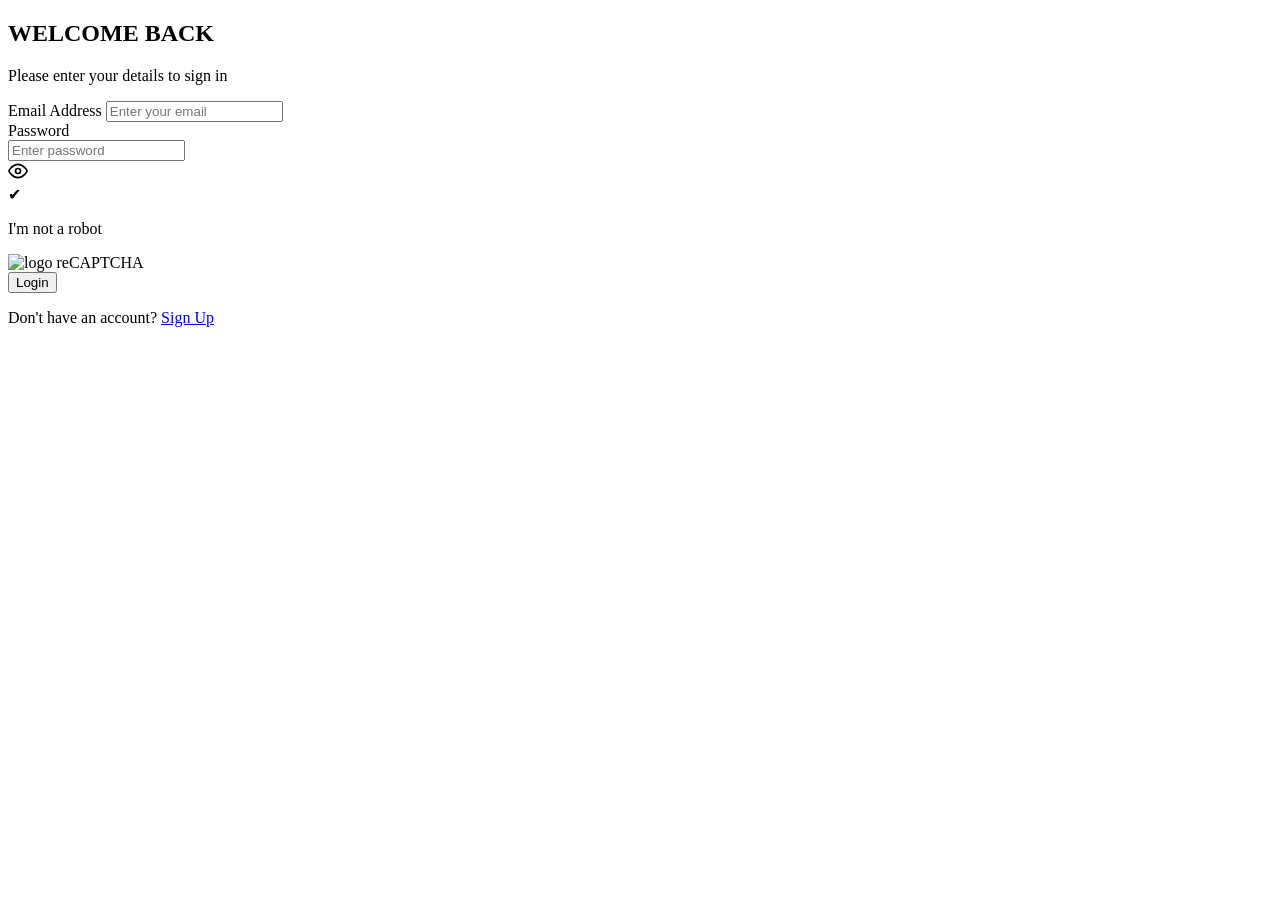
==== login.html @ 7a6f2a1e "Add files via upload" ====
<!DOCTYPE html>
<html lang="en">
<head>
    <meta charset="UTF-8">
    <meta name="viewport" content="width=device-width, initial-scale=1.0">
    <title>Login - Expense Tracker</title>
    <link rel="stylesheet" href="style.css">
    <link href="https://fonts.googleapis.com/icon?family=Material+Icons" rel="stylesheet">
</head>
<body class="login-mode">

    <div class="login-container">
        <div class="login-box">
            
            <div class="login-header">
                <h2>WELCOME BACK</h2>
                <p>Please enter your details to sign in</p>
            </div>

            <form id="loginForm">
                
                <div class="input-group">
                    <label>Email Address</label>
                    <input type="email" id="login-email" placeholder="Enter your email" required>
                </div>

                <div class="input-group">
                    <label>Password</label>
                    <div class="password-wrapper">
                        <input type="password" id="login-password" placeholder="Enter password" required>
                        
                        <div class="eye-btn" onclick="togglePassword('login-password', 'eye-icon-login')">
                            <svg id="eye-icon-login" xmlns="http://www.w3.org/2000/svg" width="20" height="20" viewBox="0 0 24 24" fill="none" stroke="currentColor" stroke-width="2" stroke-linecap="round" stroke-linejoin="round"><path d="M1 12s4-8 11-8 11 8 11 8-4 8-11 8-11-8-11-8z"></path><circle cx="12" cy="12" r="3"></circle></svg>
                        </div>
                    </div>
                </div>

                <div class="recaptcha-container">
                    <div class="recaptcha-left">
                        <div class="captcha-checkbox" id="captchaBox" onclick="verifyCaptcha()">
                            <span class="checkmark" id="captchaCheck">✔</span>
                            <div class="captcha-spinner" id="captchaSpinner"></div>
                        </div>
                        <p>I'm not a robot</p>
                    </div>
                    
                    <div class="recaptcha-logo">
                        <img src="https://www.gstatic.com/recaptcha/api2/logo_48.png" alt="logo">
                        <span>reCAPTCHA</span>
                    </div>
                </div>

                <button type="button" class="login-btn" onclick="login()">Login</button>

            </form>

            <div class="footer-text">
                <p>Don't have an account? <a href="signup.html">Sign Up</a></p>
            </div>

        </div>
    </div>

    <div id="toast-box"></div>

    <script src="script.js"></script>
</body>
</html>
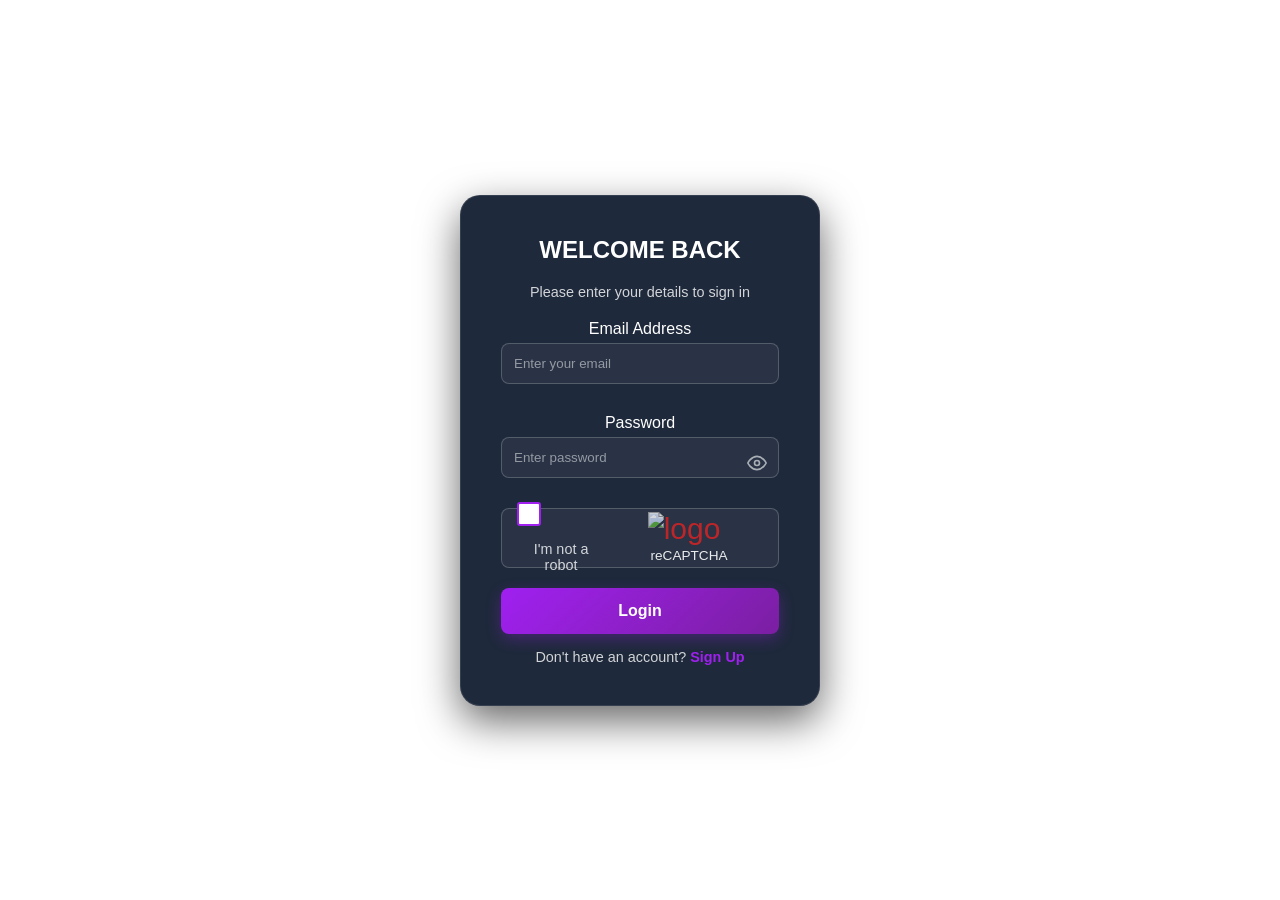
==== commit 39e14dde: "Add files via upload" ====
--- a/login.html
+++ b/login.html
@@ -9,8 +9,11 @@
 </head>
 <body class="login-mode">
 
+    <nav class="auth-nav">
+    </nav>
+
     <div class="login-container">
-        <div class="login-box">
+        <div class="login-box reveal active">
             
             <div class="login-header">
                 <h2>WELCOME BACK</h2>
@@ -28,7 +31,6 @@
                     <label>Password</label>
                     <div class="password-wrapper">
                         <input type="password" id="login-password" placeholder="Enter password" required>
-                        
                         <div class="eye-btn" onclick="togglePassword('login-password', 'eye-icon-login')">
                             <svg id="eye-icon-login" xmlns="http://www.w3.org/2000/svg" width="20" height="20" viewBox="0 0 24 24" fill="none" stroke="currentColor" stroke-width="2" stroke-linecap="round" stroke-linejoin="round"><path d="M1 12s4-8 11-8 11 8 11 8-4 8-11 8-11-8-11-8z"></path><circle cx="12" cy="12" r="3"></circle></svg>
                         </div>
@@ -62,7 +64,6 @@
     </div>
 
     <div id="toast-box"></div>
-
     <script src="script.js"></script>
 </body>
 </html>
--- a/style.css
+++ b/style.css
@@ -0,0 +1,1089 @@
+/* =========================================
+   1. GLOBAL RESET
+   ========================================= */
+* {
+    margin: 0;
+    padding: 0;
+    box-sizing: border-box;
+    font-family: 'Inter', sans-serif;
+}
+html {
+    scroll-behavior: smooth;
+}
+/* =========================================
+   2. THEME VARIABLES
+   ========================================= */
+:root {
+    --main-bg: #ffffff;
+    /* Light Mode BG */
+    --main-text: #333333;
+    /* Light Mode Text */
+    --header-bg: rgba(201, 224, 228, 0.9);
+}
+
+[data-theme="dark"] {
+    --main-bg: radial-gradient(circle at top left, #1d4ed8, #020617);
+    /* Tera Blue Gradient */
+    --main-text: #0037ffdd;
+    /* Dark Mode Text */
+    --header-bg: rgba(30, 41, 59, 0.9);
+}
+
+/* =========================================
+   3. BODY CONFIGURATION
+   ========================================= */
+body {
+    background: var(--main-bg) !important;
+    color: var(--main-text);
+    min-height: 100vh;
+    transition: background 0.3s ease, color 0.3s ease;
+    /* overflow-x hataya kyunki login page pe scroll aa sakta hai */
+}
+
+/* Special Case: Login Page */
+body.login-mode {
+    display: flex;
+    justify-content: center;
+    align-items: center;
+    height: 100vh;
+    background: radial-gradient(circle at top left, #1e3a8a, #020617);
+    margin: 0;
+}
+
+/* =========================================
+   4. SIDEBAR (Hamesha Dark Blue)
+   ========================================= */
+.sidebar {
+    position: fixed;
+    left: 0;
+    top: 0;
+    width: 250px;
+    height: 100%;
+    background: linear-gradient(180deg, #020617, #0f172a);
+    color: white;
+    padding-top: 20px;
+    transition: all 0.4s ease;
+    z-index: 100;
+    overflow-x: hidden;
+}
+
+.sidebar.close {
+    width: 80px;
+}
+
+.sidebar.close .logo h2,
+.sidebar.close .text {
+    display: none;
+}
+
+.sidebar.close .nav-btn {
+    justify-content: center;
+}
+
+/* Sidebar Elements */
+.sidebar .logo {
+    display: flex;
+    align-items: center;
+    justify-content: space-between;
+    padding: 0 20px;
+    margin-bottom: 20px;
+    border-bottom: 1px solid rgba(255, 255, 255, 0.1);
+    height: 60px;
+    white-space: nowrap;
+}
+
+.logo h2 {
+    font-size: 1.2rem;
+    font-weight: bold;
+    color: white;
+}
+
+.menu-toggle {
+    background: transparent;
+    border: none;
+    cursor: pointer;
+    color: white;
+    padding: 5px;
+    border-radius: 5px;
+    transition: 0.3s;
+    display: flex;
+    align-items: center;
+    justify-content: center;
+}
+
+.menu-toggle:hover {
+    background: rgba(255, 255, 255, 0.1);
+}
+
+.menu-toggle .material-icons {
+    font-size: 24px;
+}
+
+.nav-menu {
+    display: flex;
+    flex-direction: column;
+    gap: 10px;
+}
+
+.nav-btn {
+    display: flex;
+    align-items: center;
+    gap: 15px;
+    background: transparent;
+    border: none;
+    color: rgba(255, 255, 255, 0.8);
+    padding: 15px 20px;
+    font-size: 1rem;
+    cursor: pointer;
+    transition: 0.3s;
+    width: 100%;
+    white-space: nowrap;
+}
+
+.nav-btn:hover,
+.nav-btn.active {
+    background: rgba(255, 255, 255, 0.2);
+    color: white;
+}
+
+.logout-btn {
+    margin-top: 20px;
+}
+
+/* =========================================
+   5. MAIN CONTENT AREA
+   ========================================= */
+.main-content {
+    margin-left: 250px;
+    padding: 20px;
+    min-height: 100vh;
+    transition: all 0.4s ease;
+}
+
+.main-content.expand {
+    margin-left: 80px;
+}
+
+/* Header / Title Box */
+.title-container {
+    background: var(--header-bg);
+    /* Theme based color */
+    backdrop-filter: blur(10px);
+    padding: 15px 30px;
+    border-radius: 0 0 20px 20px;
+    margin: -93px -20px 30px -20px;
+    /* Top flush fix */
+    display: flex;
+    justify-content: space-between;
+    align-items: center;
+    height: 80px;
+    box-shadow: 0 5px 15px rgba(0, 0, 0, 0.1);
+    position: sticky;
+    top: 0;
+    z-index: 90;
+    color: var(--main-text);
+    /* Text color theme se aayega */
+}
+.top-nav-sticky {
+    position: sticky;
+    top: 0;
+    z-index: 100;
+    background: #f4f7fe; /* Tera jo bhi background color hai wo yahan dalo */
+    padding: 20px 0; /* Spacing ke liye */
+}
+/* Jab Dark Mode ho, tab Header text White ho jaye */
+[data-theme="dark"] .title-container {
+    color: white;
+}
+
+/* Jab Light Mode ho, tab Header text Black ho jaye */
+:root:not([data-theme="dark"]) .title-container {
+    color: #333;
+}
+
+.welcome-text h1 {
+    font-size: 1.4rem;
+    margin: 0;
+    color: inherit;
+}
+
+.welcome-text p {
+    font-size: 0.9rem;
+    margin: 0;
+    color: inherit;
+    opacity: 0.8;
+}
+
+/* Profile Dropdown */
+.profile-wrapper {
+    position: relative;
+    cursor: pointer;
+}
+
+.profile-pic {
+    width: 45px;
+    height: 45px;
+    background: #a020f0;
+    color: white;
+    border-radius: 50%;
+    display: flex;
+    align-items: center;
+    justify-content: center;
+    font-weight: bold;
+    border: 2px solid #eee;
+}
+
+.sub-menu-wrap {
+    position: absolute;
+    top: 130%;
+    right: 0;
+    width: 220px;
+    max-height: 0;
+    overflow: hidden;
+    transition: max-height 0.3s;
+    z-index: 10;
+}
+
+.sub-menu-wrap.open-menu {
+    max-height: 400px;
+}
+
+.sub-menu {
+    background: white;
+    padding: 15px;
+    border-radius: 10px;
+    box-shadow: 0 5px 20px rgba(0, 0, 0, 0.2);
+}
+
+.sub-menu-link {
+    display: flex;
+    align-items: center;
+    text-decoration: none;
+    color: #525252;
+    margin: 12px 0;
+}
+
+.sub-menu-link p {
+    width: 100%;
+    margin-left: 10px;
+    font-size: 0.9rem;
+}
+
+/* =========================================
+   6. DASHBOARD CARDS (Static Gradients)
+   ========================================= */
+.card-container {
+    display: grid;
+    grid-template-columns: repeat(auto-fit, minmax(250px, 1fr));
+    grid-template-columns: 1fr !important;
+    gap: 20px;
+    margin-bottom: 30px;
+}
+
+.card {
+    padding: 25px;
+    border-radius: 15px;
+    color: white;
+    transition: transform 0.3s;
+    box-shadow: 0 10px 20px rgba(0, 0, 0, 0.3);
+}
+
+.card:hover {
+    transform: translateY(-5px);
+}
+
+.card h3 {
+    font-size: 0.9rem;
+    opacity: 0.9;
+    margin-top: 0;
+}
+
+.card h1 {
+    font-size: 2rem;
+    margin-bottom: 0;
+}
+
+.total-expense {
+    background: linear-gradient(135deg, #667eea, #764ba2);
+}
+
+.daily-avg {
+    background: linear-gradient(135deg, #ff9a9e, #fecfef);
+    color: #333 !important;
+}
+
+.top-cat {
+    background: linear-gradient(135deg, #84fab0, #8fd3f4);
+    color: #333 !important;
+}
+
+/* =========================================
+   7. GREYISH BOXES (Chart, Activity, Settings)
+   ========================================= */
+/* Ye boxes hamesha Dark Grey Blue rahenge, Text hamesha White */
+.chart-section,
+.transaction-section,
+.settings-card,
+.history-card {
+    background: #2c3e50 !important;
+    color: white !important;
+    padding: 20px;
+    border-radius: 15px;
+    box-shadow: 0 4px 15px rgba(0, 0, 0, 0.5);
+    min-height: 350px;
+    margin-bottom: 20px;
+}
+
+/* Headings inside grey boxes */
+.chart-section h3,
+.transaction-section h3,
+.settings-card h3 {
+    border-bottom: 1px solid #4a6278;
+    padding-bottom: 15px;
+    margin-top: 0;
+    color: #ecf0f1 !important;
+}
+
+.dashboard-grid {
+    display: grid;
+   grid-template-columns: 1fr !important;
+    gap: 20px;
+}
+
+.chart-box {
+    height: 250px;
+    display: flex;
+    justify-content: center;
+}
+
+/* Transaction List Items */
+#transaction-list {
+    list-style: none;
+    padding: 0;
+}
+
+.transaction-item {
+    background: rgba(255, 255, 255, 0.05);
+    color: white;
+    padding: 12px 15px;
+    border-radius: 8px;
+    margin-bottom: 10px;
+    border-left: 5px solid #ddd;
+    display: flex;
+    justify-content: space-between;
+    align-items: center;
+}
+
+.transaction-item.plus {
+    border-left-color: #2ecc71;
+}
+
+.transaction-item.minus {
+    border-left-color: #e74c3c;
+}
+
+.right-side {
+    display: flex;
+    align-items: center;
+    gap: 15px;
+}
+
+.delete-btn {
+    cursor: pointer;
+    color: #ff4d4d;
+    font-size: 1.2rem;
+    padding: 5px;
+    transition: 0.2s;
+}
+
+.delete-btn:hover {
+    transform: scale(1.2);
+    color: red;
+}
+
+/* Recent Activity Header (Button Right Fix) */
+.recent-header {
+    display: flex;
+    justify-content: space-between;
+    align-items: center;
+    margin-bottom: 15px;
+}
+
+.add-btn {
+    background: #a020f0;
+    color: white;
+    border: none;
+    padding: 8px 15px;
+    border-radius: 20px;
+    cursor: pointer;
+    font-weight: bold;
+}
+
+/* =========================================
+   8. SETTINGS & HISTORY COMPONENTS
+   ========================================= */
+.settings-container {
+    padding: 0 10px;
+    max-width: 800px;
+    margin: 0 auto;
+}
+
+.input-group {
+    margin-bottom: 15px;
+}
+
+.input-group label {
+    display: block;
+    margin-bottom: 5px;
+    color: white;
+}
+
+.input-group input,
+.custom-select {
+    width: 100%;
+    padding: 10px;
+    border: 1px solid #ddd;
+    border-radius: 5px;
+}
+
+.danger-zone {
+    border: 2px solid #ff4d4d;
+    background: #2c3e50 !important;
+}
+
+.danger-zone h3 {
+    color: #ff4d4d !important;
+    border-color: #ff4d4d;
+}
+
+.delete-all-btn {
+    background: #ff4d4d;
+    color: white;
+    border: none;
+    padding: 12px 20px;
+    border-radius: 8px;
+    cursor: pointer;
+    font-weight: bold;
+    display: flex;
+    align-items: center;
+    gap: 10px;
+    width: 100%;
+    justify-content: center;
+}
+
+.delete-all-btn:hover {
+    background: #d63031;
+}
+
+/* History Tabs */
+.history-tabs {
+    display: flex;
+    gap: 15px;
+    margin-bottom: 20px;
+}
+
+.tab-btn {
+    padding: 10px 20px;
+    border: none;
+    border-radius: 20px;
+    background: #4a6278;
+    color: white;
+    cursor: pointer;
+    transition: 0.3s;
+}
+
+.tab-btn.active,
+.tab-btn:hover {
+    background: #a020f0;
+}
+
+.history-summary {
+    background: rgba(255, 255, 255, 0.1);
+    padding: 15px;
+    border-radius: 10px;
+    font-weight: bold;
+    color: white;
+    margin-bottom: 20px;
+}
+
+/* =========================================
+   9. LOGIN, MODAL & TOAST
+   ========================================= */
+.login-container {
+    width: 100%;
+    max-width: 400px;
+    padding: 20px;
+}
+
+.login-box {
+    background: #1e293b; /* Dark Blue-Greyish Box (Matches Dashboard) */
+    padding: 40px;
+    border-radius: 20px;
+    box-shadow: 0 15px 40px rgba(0, 0, 0, 0.6);
+    text-align: center;
+    width: 100%;
+    max-width: 400px;
+    border: 1px solid rgba(255, 255, 255, 0.1);
+}
+.login-header h2 {
+    color: #ffffff;
+    font-weight: 800;
+    margin-bottom: 20px;
+}
+.login-header p {
+    color: rgba(255, 255, 255, 0.7); /* Light Grey taaki aankhon ko chubhe nahi */
+    margin-bottom: 20px;
+}
+.login-box p {
+    color: rgba(255, 255, 255, 0.8);
+    margin-top: 15px;
+    font-size: 0.9rem;
+}
+.login-box p a {
+    color: #a020f0; /* Purple accent taaki highlight ho */
+    text-decoration: none;
+    font-weight: bold;
+    transition: 0.3s;
+}
+
+.login-box p a:hover {
+    color: #c084fc; /* Halka purple hover par */
+    text-decoration: underline;
+}
+
+/* Captcha ke side wala "I'm not a robot" text */
+.recaptcha-container span {
+    font-size: 0.85rem;
+    flex-grow: 1;
+    margin-left: 10px;
+    text-align: left;
+    color: rgba(255, 255, 255, 0.9);
+}
+.recaptcha-container {
+    background: rgba(255, 255, 255, 0.05);
+    border: 1px solid rgba(255, 255, 255, 0.2);
+    border-radius: 8px;
+    width: 100%;
+    height: 60px; /* Fixed Height taaki box zyada bada na dikhe */
+    padding: 0 15px; /* Side padding */
+    display: flex;
+    align-items: center;
+    justify-content: space-between;
+    margin-bottom: 20px;
+}
+.recaptcha-container .material-icons, 
+.recaptcha-container img {
+    font-size: 30px !important; /* Icon ka size chota kiya */
+    width: 30px;
+    height: 30px;
+    opacity: 0.8;
+    color: #e32323;
+}
+
+.login-btn {
+    width: 100%;
+    padding: 14px;
+    background: linear-gradient(135deg, #a020f0, #7b1fa2);
+    color: white;
+    border: none;
+    border-radius: 8px;
+    font-weight: bold;
+    font-size: 1rem;
+    cursor: pointer;
+    box-shadow: 0 5px 15px rgba(160, 32, 240, 0.3);
+    transition: 0.3s ease;
+}
+.login-btn:hover {
+    transform: translateY(-2px);
+    box-shadow: 0 8px 20px rgba(160, 32, 240, 0.5);
+}
+
+.login-box input {
+    background: rgba(255, 255, 255, 0.05);
+    border: 1px solid rgba(255, 255, 255, 0.2);
+    color: white;
+    padding: 12px;
+    border-radius: 8px;
+    width: 100%;
+    margin-bottom: 15px;
+    outline: none;
+}
+.login-box input::placeholder {
+    color: rgba(255, 255, 255, 0.5);
+}
+.captcha-checkbox {
+    width: 24px;
+    height: 24px;
+    border: 2px solid #a020f0 !important;
+    border-radius: 3px;
+    background: #ffffff !important;
+    position: relative;
+    cursor: pointer;
+    display: flex;
+    align-items: center;
+    justify-content: center;
+}
+
+.checkmark {
+    display: none; /* Default hidden */
+    color: #0037ffdd !important; /* Blue color jo tune manga tha */
+    font-size: 18px;
+    font-weight: bold;
+}
+.captcha-checkbox.verified .checkmark {
+    display: block;
+}
+
+.captcha-checkbox.verified #captchaSpinner {
+    display: none; /* Spinner band */
+}
+.captcha-spinner {
+    border: 3px solid #f3f3f3;
+    border-top: 3px solid #a020f0; /* Purple spinner to match button */
+    border-radius: 50%;
+    width: 18px;
+    height: 18px;
+    animation: spin 1s linear infinite;
+    display: none;
+}
+.password-wrapper {
+    position: relative;
+    display: flex;
+    color: white;
+    align-items: center;
+}
+
+.password-wrapper input {
+    width: 100%;
+    padding-right: 45px;
+}
+
+.eye-btn {
+    position: absolute;
+    right: 12px;
+    color: white;
+    cursor: pointer;
+    opacity: 0.6;
+}
+
+/* Password Strength */
+.strength-bar {
+    height: 5px;
+    width: 100%;
+    background: #e0e0e0;
+    margin-top: 8px;
+    border-radius: 5px;
+    overflow: hidden;
+}
+
+#strength-fill {
+    height: 100%;
+    width: 0%;
+    transition: width 0.4s ease, background 0.4s ease;
+}
+
+#strength-text {
+    font-size: 0.75rem;
+    margin-top: 5px;
+    font-weight: bold;
+   color: rgba(255, 255, 255, 0.7);
+}
+/* Modal */
+.modal-overlay {
+    display: none;
+    position: fixed;
+    top: 0;
+    left: 0;
+    width: 100%;
+    height: 100%;
+    background: rgba(0, 0, 0, 0.7);
+    backdrop-filter: blur(5px);
+    justify-content: center;
+    align-items: center;
+    z-index: 1000;
+}
+
+.modal-content {
+    background: white;
+    padding: 30px;
+    border-radius: 15px;
+    width: 320px;
+    color: #333;
+}
+
+.modal-header {
+    display: flex;
+    justify-content: space-between;
+    align-items: center;
+    margin-bottom: 20px;
+}
+
+.close-btn {
+    font-size: 2rem;
+    cursor: pointer;
+    color: #555;
+}
+
+.save-btn {
+    width: 100%;
+    padding: 12px;
+    background: #2ecc71;
+    color: white;
+    border: none;
+    border-radius: 5px;
+    cursor: pointer;
+}
+
+/* Toggle Switch */
+.switch {
+    position: relative;
+    display: inline-block;
+    width: 50px;
+    height: 24px;
+}
+
+.switch input {
+    opacity: 0;
+    width: 0;
+    height: 0;
+}
+
+.slider {
+    position: absolute;
+    cursor: pointer;
+    top: 0;
+    left: 0;
+    right: 0;
+    bottom: 0;
+    background-color: #ccc;
+    transition: .4s;
+    border-radius: 34px;
+}
+
+.slider:before {
+    position: absolute;
+    content: "";
+    height: 16px;
+    width: 16px;
+    left: 4px;
+    bottom: 4px;
+    background-color: white;
+    transition: .4s;
+    border-radius: 50%;
+}
+
+input:checked+.slider {
+    background-color: #a020f0;
+}
+
+input:checked+.slider:before {
+    transform: translateX(26px);
+}
+
+/* Toast */
+#toast-box {
+    position: fixed;
+    bottom: 30px;
+    right: 30px;
+    display: flex;
+    flex-direction: column;
+    gap: 10px;
+    z-index: 9999;
+}
+
+.toast {
+    background: white;
+    color: #333;
+    padding: 12px 20px;
+    border-radius: 8px;
+    box-shadow: 0 5px 15px rgba(0, 0, 0, 0.2);
+    font-weight: 600;
+    display: flex;
+    align-items: center;
+    gap: 10px;
+    animation: slideInToast 0.3s ease-out;
+    border-left: 5px solid;
+}
+
+@keyframes slideInToast {
+    from {
+        transform: translateX(100%);
+        opacity: 0;
+    }
+
+    to {
+        transform: translateX(0);
+        opacity: 1;
+    }
+}
+
+@keyframes spin {
+    0% {
+        transform: rotate(0deg);
+    }
+
+    100% {
+        transform: rotate(360deg);
+    }
+}
+
+/* Responsive */
+@media (max-width: 768px) {
+    /* Main content ko poori width do mobile par */
+    .main-content {
+        margin-left: 0 !important;
+        padding: 10px;
+        padding-top: 80px; /* Mobile header ke liye space */
+    }
+   .sidebar {
+        left: -100%;
+        width: 250px !important;
+        z-index: 1001;
+    }
+    .sidebar.open {
+        left: 0;
+    }
+    .sidebar h2,
+    .text {
+        display: none;
+    }
+
+    .main-content {
+        margin-left: 70px;
+    }
+}
+
+/* --- HISTORY CONTROLS --- */
+.history-controls {
+    margin: 0 30px 20px 30px;
+}
+
+.search-bar-container {
+    display: flex;
+    align-items: center;
+    background: white;
+    /* Contrast ke liye white rakha hai */
+    padding: 10px 15px;
+    border-radius: 10px;
+    margin-bottom: 15px;
+    box-shadow: 0 4px 10px rgba(0, 0, 0, 0.1);
+}
+
+.search-bar-container .material-icons {
+    color: #777;
+    margin-right: 10px;
+}
+
+.search-bar-container input {
+    border: none;
+    outline: none;
+    width: 100%;
+    font-size: 1rem;
+    background: transparent;
+    color: #333;
+}
+
+/* Tabs Alignment Update */
+.history-tabs {
+    justify-content: start;
+    /* Tabs left mein rahenge */
+}
+
+.main-footer {
+    background: var(--card-bg);
+    /* Dark/Light theme ke sath auto-adjust hoga */
+    padding: 20px 0;
+    margin-top: 40px;
+    border-top: 1px solid rgba(0, 0, 0, 0.1);
+    text-align: center;
+    color: var(--text-color);
+}
+
+.footer-content p {
+    font-size: 0.9rem;
+    margin-bottom: 10px;
+    opacity: 0.8;
+}
+
+.footer-links {
+    display: flex;
+    justify-content: center;
+    gap: 20px;
+}
+
+.footer-links a {
+    text-decoration: none;
+    color: #a020f0;
+    /* Purple accent */
+    font-size: 0.85rem;
+    font-weight: 500;
+    transition: 0.3s;
+}
+
+.footer-links a:hover {
+    text-decoration: underline;
+}
+/* =========================================
+   LANDING PAGE STYLES
+   ========================================= */
+.landing-page {
+    background: radial-gradient(circle at top left, #1e3a8a, #020617);
+    color: rgb(190, 55, 55);
+    font-family: 'Poppins', sans-serif;
+}
+
+.landing-nav {
+    position: fixed;
+    top: 20px;
+    left: 50%;
+    transform: translateX(-50%);
+    width: 90%;
+    max-width: 1200px;
+    display: flex;
+    justify-content: space-between;
+    align-items: center;
+    padding: 15px 40px;
+    background: rgba(255, 255, 255, 0.05);
+    backdrop-filter: blur(15px);
+    border: 1px solid rgba(255, 255, 255, 0.1);
+    border-radius: 50px;
+    z-index: 1000;
+    box-shadow: 0 10px 30px rgba(0, 0, 0, 0.3);
+}
+.landing-nav .logo {
+    font-size: 1.8rem;
+    font-weight: 800;
+}
+.nav-links .login-link {
+    color: white;
+    text-decoration: none;
+    margin-right: 25px;
+    font-weight: 500;
+    transition: 0.3s;
+}
+.nav-links .login-link:hover { color: #a020f0; }
+
+.landing-nav .logo span { color: #a020f0; }
+
+.hero-section {
+    display: flex;
+    align-items: center;
+    justify-content: space-between;
+    padding: 100px 10%;
+    min-height: 80vh;
+}
+
+.hero-content { max-width: 600px; }
+
+.hero-content h1 {
+    font-size: 2.2rem;
+    line-height: 1.2;
+    margin-bottom: 20px;
+}
+
+.highlight { color: #a020f0; }
+
+.cta-btn {
+    background: linear-gradient(135deg, #a020f0, #7b1fa2);
+    color: white;
+    padding: 15px 35px;
+    border-radius: 50px;
+    text-decoration: none;
+    font-weight: bold;
+    font-size: 1.1rem;
+    transition: 0.3s;
+    display: inline-block;
+}
+
+.cta-btn:hover {
+    transform: translateY(-5px);
+    box-shadow: 0 10px 20px rgba(160, 32, 240, 0.4);
+}
+
+.landing-info {
+    padding: 80px 10%;
+    background: #ffffff; /* Contrast ke liye white background */
+    color: #1e293b; /* Dark text readability ke liye */
+}
+
+.section-title {
+    text-align: center;
+    font-size: 2.5rem;
+    margin-bottom: 50px;
+}
+
+.info-grid {
+    display: grid;
+    grid-template-columns: 1.5fr 1fr; /* Blog text ko zyada space diya */
+    gap: 50px;
+    align-items: center;
+}
+
+.blog-text h3 {
+    font-size: 2rem;
+    margin-bottom: 15px;
+    color: #020617;
+}
+
+.blog-text p {
+    line-height: 1.8;
+    margin-bottom: 15px;
+    font-size: 1.1rem;
+    color: #475569;
+}
+
+.benefit-list {
+    list-style: none;
+    padding: 0;
+}
+
+.benefit-list li {
+    margin-bottom: 10px;
+    font-size: 1.05rem;
+}
+
+.benefit-list i {
+    color: #a020f0;
+    margin-right: 10px;
+}
+
+/* Feature Cards on the Right */
+.f-card {
+    background: #f8fafc;
+    padding: 30px;
+    border-radius: 15px;
+    margin-bottom: 20px;
+    border-left: 5px solid #a020f0;
+    transition: 0.3s;
+}
+
+.f-card:hover { transform: translateX(10px); }
+
+.f-card i {
+    font-size: 2rem;
+    color: #a020f0;
+    margin-bottom: 15px;
+}
+
+.signup-btn {
+    background: linear-gradient(135deg, #a020f0, #7b1fa2);
+    padding: 10px 25px;
+    border-radius: 25px;
+    color: white;
+    text-decoration: none;
+    font-weight: 600;
+    box-shadow: 0 4px 15px rgba(160, 32, 240, 0.4);
+    transition: 0.3s;
+}
+/* Animation classes */
+.reveal {
+    position: relative;
+    opacity: 0;
+    transform: translateY(30px); /* 50px se thoda kam kiya taaki smooth lage */
+    transition: all 0.8s ease-out;
+}
+
+.reveal.active {
+    opacity: 1;
+    transform: translateY(0);
+}
